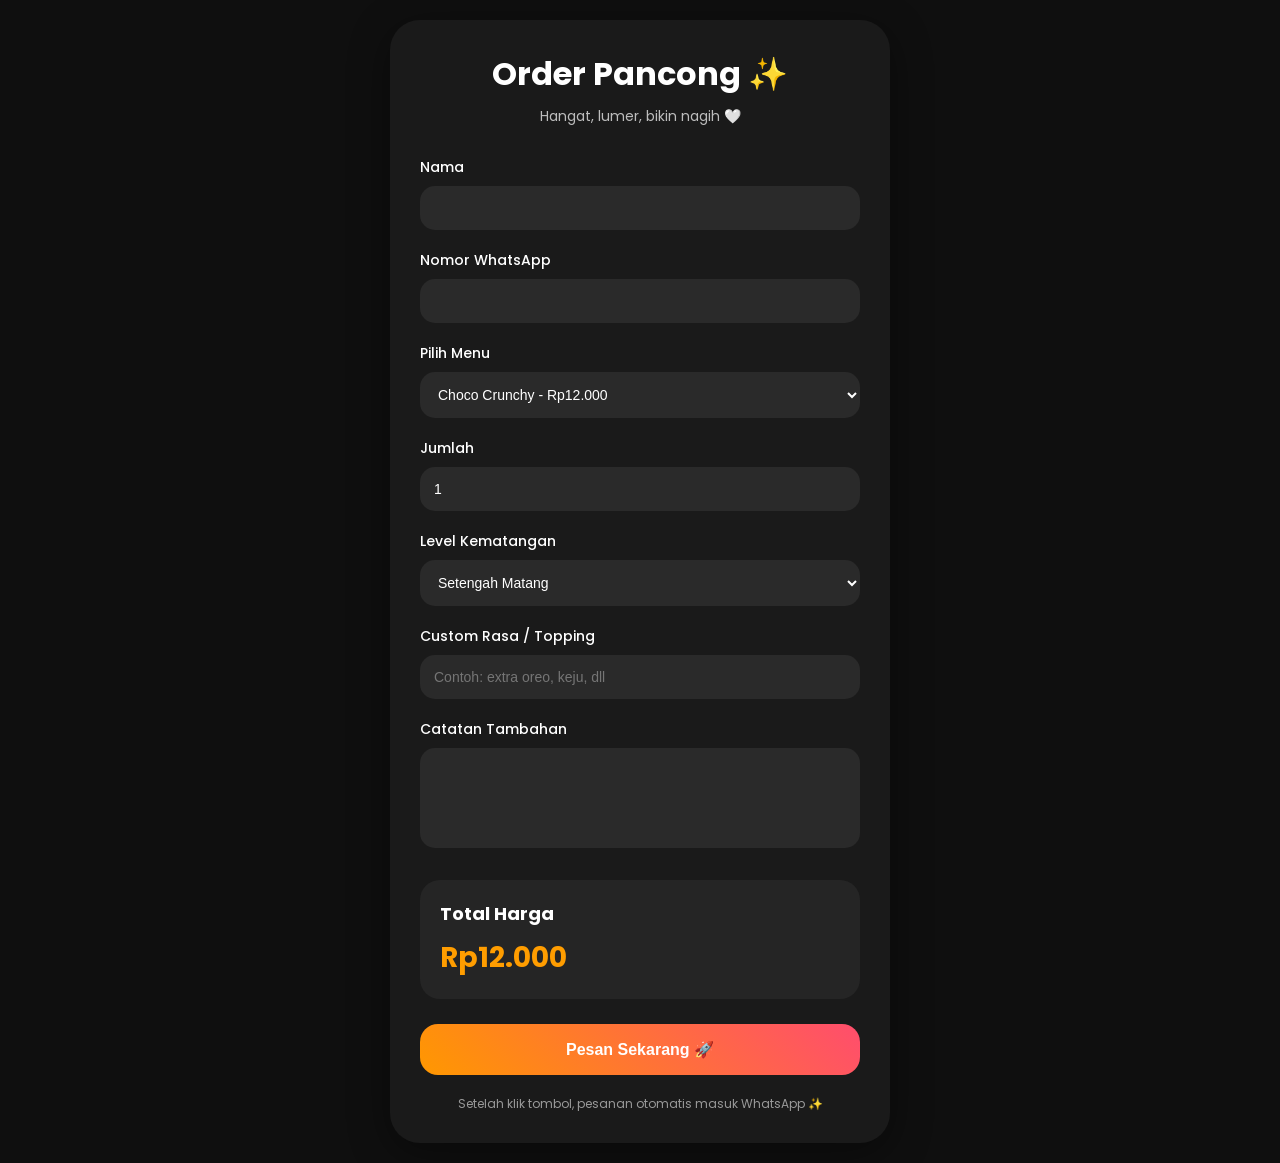
==== order.html @ f893f7ac "Update Responsive Mobile" ====
<!DOCTYPE html>
<html lang="id">
<head>
  <meta charset="UTF-8">
  <meta name="viewport" content="width=device-width, initial-scale=1.0">
  <title>Order Pancong Nusantara</title>
  <link rel="icon" type="image/x-icon" href="foto/logogram png.png">
  <link href="https://fonts.googleapis.com/css2?family=Poppins:wght@300;400;500;600;700&display=swap" rel="stylesheet">

  <style>

    *{
      margin:0;
      padding:0;
      box-sizing:border-box;
    }

    body{
      font-family:'Poppins',sans-serif;
      background:#0f0f0f;
      color:white;
      min-height:100vh;
      display:flex;
      justify-content:center;
      align-items:center;
      padding:20px;
    }

    .container{
      width:100%;
      max-width:500px;
      background:#1a1a1a;
      padding:30px;
      border-radius:30px;
      box-shadow:0 10px 40px rgba(0,0,0,0.4);
    }

    .title{
      text-align:center;
      margin-bottom:30px;
    }

    .title h1{
      font-size:32px;
      margin-bottom:8px;
    }

    .title p{
      color:#bdbdbd;
      font-size:14px;
    }

    .form-group{
      margin-bottom:20px;
    }

    label{
      display:block;
      margin-bottom:8px;
      font-size:14px;
      font-weight:500;
    }

    input,
    select,
    textarea{
      width:100%;
      padding:14px;
      border:none;
      border-radius:15px;
      background:#2a2a2a;
      color:white;
      font-size:14px;
      outline:none;
    }

    textarea{
      resize:none;
      height:100px;
    }

    .price-box{
      margin-top:25px;
      background:#252525;
      padding:20px;
      border-radius:20px;
    }

    .price-box h3{
      margin-bottom:10px;
      font-size:18px;
    }

    .total{
      font-size:28px;
      font-weight:700;
      color:#ff9d00;
    }

    button{
      width:100%;
      margin-top:25px;
      padding:16px;
      border:none;
      border-radius:18px;
      background:linear-gradient(45deg,#ff9800,#ff4d6d);
      color:white;
      font-size:16px;
      font-weight:600;
      cursor:pointer;
      transition:0.3s;
    }

    button:hover{
      transform:scale(1.02);
    }

    .note{
      margin-top:20px;
      text-align:center;
      font-size:12px;
      color:#999;
    }

    @media(max-width:480px){

      .container{
        padding:22px;
      }

      .title h1{
        font-size:26px;
      }

      .total{
        font-size:24px;
      }

    }

  </style>
</head>

<body>

  <div class="container">

    <div class="title">
      <h1>Order Pancong ✨</h1>
      <p>Hangat, lumer, bikin nagih 🤍</p>
    </div>

    <form id="orderForm">

      <div class="form-group">
        <label>Nama</label>
        <input type="text" id="nama" required>
      </div>

      <div class="form-group">
        <label>Nomor WhatsApp</label>
        <input type="text" id="nomor" required>
      </div>

      <div class="form-group">
        <label>Pilih Menu</label>
        <select id="menu">

            <optgroup label="🔥 Best Seller">
                <option value="12000">Choco Crunchy - Rp12.000</option>
                <option value="12000">Tiramisu Crunchy - Rp12.000</option>
            </optgroup>

            <optgroup label="🍵 Signature">
                <option value="10000">Matcha - Rp10.000</option>
                <option value="11000">Red Velvet - Rp11.000</option>
                <option value="11000">Vanilla Milk - Rp11.000</option>
            </optgroup>

            <optgroup label="🧀 Premium Topping">
                <option value="13000">Coklat Keju Lumer - Rp13.000</option>
                <option value="13000">Oreo Keju - Rp13.000</option>
                <option value="14000">Lotus Biscoff - Rp14.000</option>
            </optgroup>

        </select>
      </div>

      <div class="form-group">
        <label>Jumlah</label>
        <input type="number" id="jumlah" value="1" min="1">
      </div>

      <div class="form-group">
        <label>Level Kematangan</label>
        <select id="kematangan">
          <option>Setengah Matang</option>
          <option>Medium</option>
          <option>Matang</option>
          <option>Extra Crispy</option>
        </select>
      </div>

      <div class="form-group">
        <label>Custom Rasa / Topping</label>
        <input type="text" id="custom" placeholder="Contoh: extra oreo, keju, dll">
      </div>

      <div class="form-group">
        <label>Catatan Tambahan</label>
        <textarea id="catatan"></textarea>
      </div>

      <div class="price-box">
        <h3>Total Harga</h3>
        <div class="total" id="totalHarga">Rp11.000</div>
      </div>

      <button type="submit">
        Pesan Sekarang 🚀
      </button>

    </form>

    <div class="note">
      Setelah klik tombol, pesanan otomatis masuk WhatsApp ✨
    </div>

  </div>

<script>
const menu = document.getElementById("menu");
const jumlah = document.getElementById("jumlah");
const totalHarga = document.getElementById("totalHarga");

function updateHarga(){
  const harga = parseInt(menu.value);
  const qty = parseInt(jumlah.value);
  const total = harga * qty;

  totalHarga.innerText = "Rp" + total.toLocaleString("id-ID");
}

menu.addEventListener("change", updateHarga);
jumlah.addEventListener("input", updateHarga);

updateHarga();


// =========================
// SUBMIT FORM
// =========================

document.getElementById("orderForm")
.addEventListener("submit", async function(e){

  e.preventDefault();

  const nama = document.getElementById("nama").value;
  let nomor = document.getElementById("nomor").value;

  // 🔥 otomatis ubah ke format 62
  nomor = nomor.replace(/^0/, "62");

  const selectedMenu = menu.options[menu.selectedIndex].text;
  const qty = jumlah.value;
  const kematangan = document.getElementById("kematangan").value;
  const custom = document.getElementById("custom").value;
  const catatan = document.getElementById("catatan").value;
  const total = totalHarga.innerText;

  // =========================
  // FORMAT PESAN WA
  // =========================

  const pesan = `Halo Pancong Nusantara ✨

Saya ingin pesan:

Nama: ${nama}
Nomor: ${nomor}

Menu: ${selectedMenu}
Jumlah: ${qty}

Level Kematangan:
${kematangan}

Custom:
${custom}

Catatan:
${catatan}

Total:
${total}`;

  // =========================
  // KIRIM KE SPREADSHEET
  // =========================

  try {

    const response = await fetch(
      "https://script.google.com/macros/s/AKfycbywX_UBXXwSK71bBujUGsR3SSeLT9njk-QkgbZiZfgzXDFruaOtlSvBA_fAdp6Y0iTXoQ/exec",
      {
        method: "POST",
        headers: {
          "Content-Type": "application/json"
        },
        body: JSON.stringify({
          nama: nama,
          nomor: nomor,
          menu: selectedMenu,
          jumlah: qty,
          kematangan: kematangan,
          custom: custom,
          catatan: catatan,
          total: total
        })
      }
    );

    const result = await response.text();
    console.log("Spreadsheet:", result);

  } catch (error) {
    console.log("ERROR Spreadsheet:", error);
  }

  // =========================
  // BUKA WHATSAPP
  // =========================

  window.open(
    `https://wa.me/6288991473289?text=${encodeURIComponent(pesan)}`,
    "_blank"
  );

});
</script>
</body>
</html>
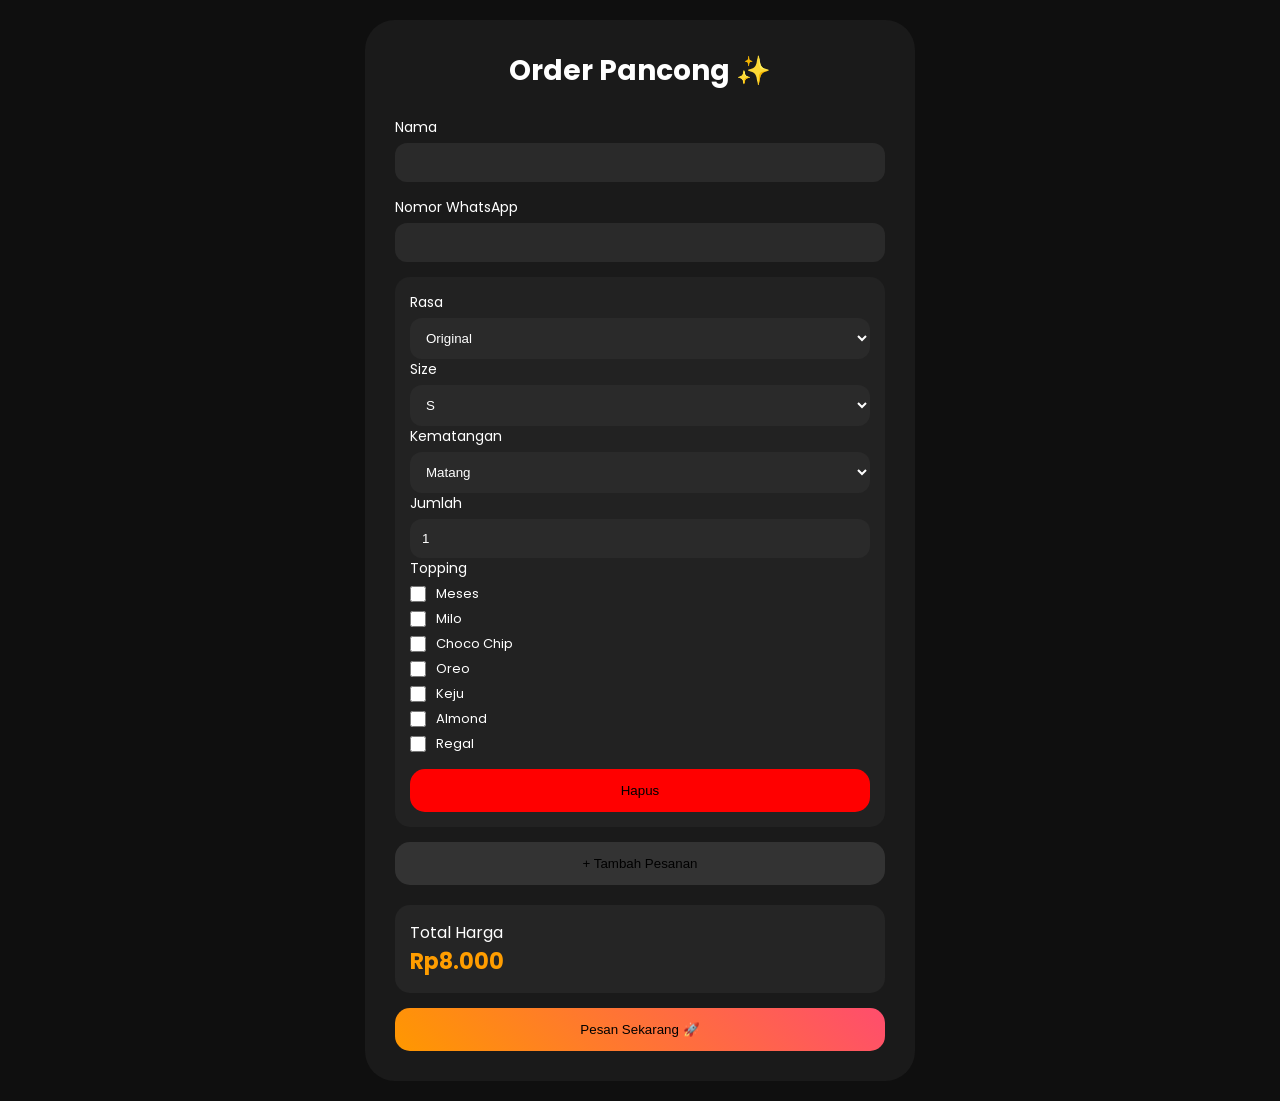
==== commit a38a48a7: "Update baru" ====
--- a/order.html
+++ b/order.html
@@ -1,336 +1,327 @@
 <!DOCTYPE html>
 <html lang="id">
 <head>
-  <meta charset="UTF-8">
-  <meta name="viewport" content="width=device-width, initial-scale=1.0">
-  <title>Order Pancong Nusantara</title>
-  <link rel="icon" type="image/x-icon" href="foto/logogram png.png">
-  <link href="https://fonts.googleapis.com/css2?family=Poppins:wght@300;400;500;600;700&display=swap" rel="stylesheet">
-
-  <style>
-
-    *{
-      margin:0;
-      padding:0;
-      box-sizing:border-box;
-    }
-
-    body{
-      font-family:'Poppins',sans-serif;
-      background:#0f0f0f;
-      color:white;
-      min-height:100vh;
-      display:flex;
-      justify-content:center;
-      align-items:center;
-      padding:20px;
-    }
-
-    .container{
-      width:100%;
-      max-width:500px;
-      background:#1a1a1a;
-      padding:30px;
-      border-radius:30px;
-      box-shadow:0 10px 40px rgba(0,0,0,0.4);
-    }
-
-    .title{
-      text-align:center;
-      margin-bottom:30px;
-    }
-
-    .title h1{
-      font-size:32px;
-      margin-bottom:8px;
-    }
-
-    .title p{
-      color:#bdbdbd;
-      font-size:14px;
-    }
-
-    .form-group{
-      margin-bottom:20px;
-    }
-
-    label{
-      display:block;
-      margin-bottom:8px;
-      font-size:14px;
-      font-weight:500;
-    }
-
-    input,
-    select,
-    textarea{
-      width:100%;
-      padding:14px;
-      border:none;
-      border-radius:15px;
-      background:#2a2a2a;
-      color:white;
-      font-size:14px;
-      outline:none;
-    }
-
-    textarea{
-      resize:none;
-      height:100px;
-    }
-
-    .price-box{
-      margin-top:25px;
-      background:#252525;
-      padding:20px;
-      border-radius:20px;
-    }
-
-    .price-box h3{
-      margin-bottom:10px;
-      font-size:18px;
-    }
-
-    .total{
-      font-size:28px;
-      font-weight:700;
-      color:#ff9d00;
-    }
-
-    button{
-      width:100%;
-      margin-top:25px;
-      padding:16px;
-      border:none;
-      border-radius:18px;
-      background:linear-gradient(45deg,#ff9800,#ff4d6d);
-      color:white;
-      font-size:16px;
-      font-weight:600;
-      cursor:pointer;
-      transition:0.3s;
-    }
-
-    button:hover{
-      transform:scale(1.02);
-    }
-
-    .note{
-      margin-top:20px;
-      text-align:center;
-      font-size:12px;
-      color:#999;
-    }
-
-    @media(max-width:480px){
-
-      .container{
-        padding:22px;
-      }
-
-      .title h1{
-        font-size:26px;
-      }
-
-      .total{
-        font-size:24px;
-      }
-
-    }
-
-  </style>
+<meta charset="UTF-8">
+<meta name="viewport" content="width=device-width, initial-scale=1.0">
+<title>Order Pancong Nusantara</title>
+
+<link href="https://fonts.googleapis.com/css2?family=Poppins:wght@300;400;500;600;700&display=swap" rel="stylesheet">
+
+<style>
+*{margin:0;padding:0;box-sizing:border-box;}
+
+body{
+  font-family:'Poppins',sans-serif;
+  background:#0f0f0f;
+  color:white;
+  display:flex;
+  justify-content:center;
+  align-items:center;
+  padding:20px;
+}
+
+.container{
+  width:100%;
+  max-width:550px;
+  background:#1a1a1a;
+  padding:30px;
+  border-radius:30px;
+}
+
+.title{
+  text-align:center;
+  margin-bottom:25px;
+}
+
+.title h1{
+  font-size:28px;
+}
+
+.form-group{
+  margin-bottom:15px;
+}
+
+label{
+  font-size:14px;
+  display:block;
+  margin-bottom:5px;
+}
+
+input, select{
+  width:100%;
+  padding:12px;
+  border-radius:12px;
+  border:none;
+  background:#2a2a2a;
+  color:white;
+}
+
+.order-item{
+  background:#222;
+  padding:15px;
+  border-radius:15px;
+  margin-top:15px;
+}
+
+.topping label{
+  display: flex;
+  align-items: center;
+  gap: 10px;
+  font-size: 13px;
+  margin-bottom: 5px;
+}
+
+.topping input[type="checkbox"]{
+  width: 16px;
+  height: 16px;
+  cursor: pointer;
+}
+
+button{
+  width:100%;
+  padding:14px;
+  border:none;
+  border-radius:15px;
+  margin-top:15px;
+  cursor:pointer;
+}
+
+.add-btn{background:#333;}
+.submit-btn{background:linear-gradient(45deg,#ff9800,#ff4d6d);}
+.delete-btn{background:red;margin-top:10px;}
+
+.price-box{
+  margin-top:20px;
+  padding:15px;
+  background:#252525;
+  border-radius:15px;
+}
+
+.total{
+  font-size:22px;
+  font-weight:bold;
+  color:#ff9d00;
+}
+</style>
 </head>
 
 <body>
 
-  <div class="container">
-
-    <div class="title">
-      <h1>Order Pancong ✨</h1>
-      <p>Hangat, lumer, bikin nagih 🤍</p>
+<div class="container">
+
+<div class="title">
+  <h1>Order Pancong ✨</h1>
+</div>
+
+<form id="orderForm">
+
+<div class="form-group">
+  <label>Nama</label>
+  <input type="text" id="nama" required>
+</div>
+
+<div class="form-group">
+  <label>Nomor WhatsApp</label>
+  <input type="text" id="nomor" required>
+</div>
+
+<div id="orderItems"></div>
+
+<button type="button" class="add-btn" onclick="tambahItem()">+ Tambah Pesanan</button>
+
+<div class="price-box">
+  <div>Total Harga</div>
+  <div class="total" id="totalHarga">Rp0</div>
+</div>
+
+<button type="submit" class="submit-btn">Pesan Sekarang 🚀</button>
+
+</form>
+
+</div>
+
+<script>
+
+// =====================
+// DATA HARGA RASA
+// =====================
+const hargaMenu = {
+  original: {S:8000, M:14000, L:16000},
+  taro: {S:10000, M:17000, L:20000},
+  cappucino: {S:10000, M:17000, L:20000},
+  greentea: {S:10000, M:17000, L:20000},
+  redvelvet: {S:10000, M:17000, L:20000},
+  darkchoco: {S:11000, M:18000, L:22000},
+  tiramisu: {S:11000, M:18000, L:22000},
+  choco: {S:11000, M:18000, L:22000}
+};
+
+// =====================
+// DATA HARGA TOPPING
+// =====================
+const hargaTopping = {
+  meses: {S:2000, M:3000, L:4000},
+  milo: {S:2000, M:3000, L:4000},
+  chocochip: {S:2000, M:3000, L:4000},
+  oreo: {S:2000, M:4000, L:4000},
+  keju: {S:3000, M:4000, L:6000},
+  almond: {S:3000, M:4000, L:6000},
+  regal: {S:3000, M:4000, L:6000}
+};
+
+// =====================
+// TAMBAH ITEM
+// =====================
+function tambahItem(){
+
+  const container = document.getElementById("orderItems");
+
+  const item = document.createElement("div");
+  item.classList.add("order-item");
+
+  item.innerHTML = `
+    <label>Rasa</label>
+    <select class="rasa">
+      <option value="original">Original</option>
+      <option value="taro">Taro</option>
+      <option value="cappucino">Cappucino</option>
+      <option value="greentea">Green Tea</option>
+      <option value="redvelvet">Red Velvet</option>
+      <option value="darkchoco">Dark Choco</option>
+      <option value="tiramisu">Tiramisu Crunchy</option>
+      <option value="choco">Choco Crunchy</option>
+    </select>
+
+    <label>Size</label>
+    <select class="size">
+      <option value="S">S</option>
+      <option value="M">M</option>
+      <option value="L">L</option>
+    </select>
+
+    <label>Kematangan</label>
+    <select class="kematangan">
+      <option value="Matang">Matang</option>
+      <option value="Lumer">Lumer</option>
+    </select>
+
+    <label>Jumlah</label>
+    <input type="number" class="jumlah" value="1" min="1">
+
+    <label>Topping</label>
+    <div class="topping">
+      <label><input type="checkbox" value="meses"> Meses</label>
+      <label><input type="checkbox" value="milo"> Milo</label>
+      <label><input type="checkbox" value="chocochip"> Choco Chip</label>
+      <label><input type="checkbox" value="oreo"> Oreo</label>
+      <label><input type="checkbox" value="keju"> Keju</label>
+      <label><input type="checkbox" value="almond"> Almond</label>
+      <label><input type="checkbox" value="regal"> Regal</label>
     </div>
 
-    <form id="orderForm">
-
-      <div class="form-group">
-        <label>Nama</label>
-        <input type="text" id="nama" required>
-      </div>
-
-      <div class="form-group">
-        <label>Nomor WhatsApp</label>
-        <input type="text" id="nomor" required>
-      </div>
-
-      <div class="form-group">
-        <label>Pilih Menu</label>
-        <select id="menu">
-
-            <optgroup label="🔥 Best Seller">
-                <option value="12000">Choco Crunchy - Rp12.000</option>
-                <option value="12000">Tiramisu Crunchy - Rp12.000</option>
-            </optgroup>
-
-            <optgroup label="🍵 Signature">
-                <option value="10000">Matcha - Rp10.000</option>
-                <option value="11000">Red Velvet - Rp11.000</option>
-                <option value="11000">Vanilla Milk - Rp11.000</option>
-            </optgroup>
-
-            <optgroup label="🧀 Premium Topping">
-                <option value="13000">Coklat Keju Lumer - Rp13.000</option>
-                <option value="13000">Oreo Keju - Rp13.000</option>
-                <option value="14000">Lotus Biscoff - Rp14.000</option>
-            </optgroup>
-
-        </select>
-      </div>
-
-      <div class="form-group">
-        <label>Jumlah</label>
-        <input type="number" id="jumlah" value="1" min="1">
-      </div>
-
-      <div class="form-group">
-        <label>Level Kematangan</label>
-        <select id="kematangan">
-          <option>Setengah Matang</option>
-          <option>Medium</option>
-          <option>Matang</option>
-          <option>Extra Crispy</option>
-        </select>
-      </div>
-
-      <div class="form-group">
-        <label>Custom Rasa / Topping</label>
-        <input type="text" id="custom" placeholder="Contoh: extra oreo, keju, dll">
-      </div>
-
-      <div class="form-group">
-        <label>Catatan Tambahan</label>
-        <textarea id="catatan"></textarea>
-      </div>
-
-      <div class="price-box">
-        <h3>Total Harga</h3>
-        <div class="total" id="totalHarga">Rp11.000</div>
-      </div>
-
-      <button type="submit">
-        Pesan Sekarang 🚀
-      </button>
-
-    </form>
-
-    <div class="note">
-      Setelah klik tombol, pesanan otomatis masuk WhatsApp ✨
-    </div>
-
-  </div>
-
-<script>
-const menu = document.getElementById("menu");
-const jumlah = document.getElementById("jumlah");
-const totalHarga = document.getElementById("totalHarga");
-
+    <button type="button" class="delete-btn" onclick="hapusItem(this)">Hapus</button>
+  `;
+
+  container.appendChild(item);
+
+  attachEvents(item);
+  updateHarga();
+}
+
+// =====================
+// HAPUS ITEM
+// =====================
+function hapusItem(btn){
+  btn.parentElement.remove();
+  updateHarga();
+}
+
+// =====================
+// EVENT
+// =====================
+function attachEvents(item){
+  item.querySelectorAll("select, input").forEach(el=>{
+    el.addEventListener("change", updateHarga);
+    el.addEventListener("input", updateHarga);
+  });
+}
+
+// =====================
+// HITUNG TOTAL
+// =====================
 function updateHarga(){
-  const harga = parseInt(menu.value);
-  const qty = parseInt(jumlah.value);
-  const total = harga * qty;
-
-  totalHarga.innerText = "Rp" + total.toLocaleString("id-ID");
-}
-
-menu.addEventListener("change", updateHarga);
-jumlah.addEventListener("input", updateHarga);
-
-updateHarga();
-
-
-// =========================
-// SUBMIT FORM
-// =========================
-
+
+  let totalSemua = 0;
+
+  document.querySelectorAll(".order-item").forEach(item => {
+
+    const rasa = item.querySelector(".rasa").value;
+    const size = item.querySelector(".size").value;
+    const jumlah = parseInt(item.querySelector(".jumlah").value);
+
+    let harga = hargaMenu[rasa][size];
+
+    let toppingTotal = 0;
+
+    item.querySelectorAll('input[type="checkbox"]:checked')
+    .forEach(t => {
+      toppingTotal += hargaTopping[t.value][size];
+    });
+
+    totalSemua += (harga + toppingTotal) * jumlah;
+
+  });
+
+  document.getElementById("totalHarga").innerText =
+    "Rp" + totalSemua.toLocaleString("id-ID");
+}
+
+// =====================
+// SUBMIT WA
+// =====================
 document.getElementById("orderForm")
-.addEventListener("submit", async function(e){
+.addEventListener("submit", function(e){
 
   e.preventDefault();
 
   const nama = document.getElementById("nama").value;
-  let nomor = document.getElementById("nomor").value;
-
-  // 🔥 otomatis ubah ke format 62
-  nomor = nomor.replace(/^0/, "62");
-
-  const selectedMenu = menu.options[menu.selectedIndex].text;
-  const qty = jumlah.value;
-  const kematangan = document.getElementById("kematangan").value;
-  const custom = document.getElementById("custom").value;
-  const catatan = document.getElementById("catatan").value;
-  const total = totalHarga.innerText;
-
-  // =========================
-  // FORMAT PESAN WA
-  // =========================
+  let nomor = document.getElementById("nomor").value.replace(/^0/, "62");
+
+  let detailPesanan = "";
+
+  document.querySelectorAll(".order-item").forEach((item, i)=>{
+
+    const rasa = item.querySelector(".rasa").selectedOptions[0].text;
+    const size = item.querySelector(".size").value;
+    const kematangan = item.querySelector(".kematangan").value;
+    const jumlah = item.querySelector(".jumlah").value;
+
+    let topping = [];
+    item.querySelectorAll('input[type="checkbox"]:checked')
+      .forEach(t => topping.push(t.parentElement.innerText));
+
+    detailPesanan += `
+Item ${i+1}:
+- ${rasa}
+- Size: ${size}
+- Kematangan: ${kematangan}
+- Qty: ${jumlah}
+- Topping: ${topping.join(", ") || "-"}
+`;
+  });
+
+  const total = document.getElementById("totalHarga").innerText;
 
   const pesan = `Halo Pancong Nusantara ✨
-
-Saya ingin pesan:
 
 Nama: ${nama}
 Nomor: ${nomor}
 
-Menu: ${selectedMenu}
-Jumlah: ${qty}
-
-Level Kematangan:
-${kematangan}
-
-Custom:
-${custom}
-
-Catatan:
-${catatan}
+Pesanan:
+${detailPesanan}
 
 Total:
 ${total}`;
-
-  // =========================
-  // KIRIM KE SPREADSHEET
-  // =========================
-
-  try {
-
-    const response = await fetch(
-      "https://script.google.com/macros/s/AKfycbywX_UBXXwSK71bBujUGsR3SSeLT9njk-QkgbZiZfgzXDFruaOtlSvBA_fAdp6Y0iTXoQ/exec",
-      {
-        method: "POST",
-        headers: {
-          "Content-Type": "application/json"
-        },
-        body: JSON.stringify({
-          nama: nama,
-          nomor: nomor,
-          menu: selectedMenu,
-          jumlah: qty,
-          kematangan: kematangan,
-          custom: custom,
-          catatan: catatan,
-          total: total
-        })
-      }
-    );
-
-    const result = await response.text();
-    console.log("Spreadsheet:", result);
-
-  } catch (error) {
-    console.log("ERROR Spreadsheet:", error);
-  }
-
-  // =========================
-  // BUKA WHATSAPP
-  // =========================
 
   window.open(
     `https://wa.me/6288991473289?text=${encodeURIComponent(pesan)}`,
@@ -338,6 +329,11 @@
   );
 
 });
+
+// AUTO LOAD
+tambahItem();
+
 </script>
+
 </body>
 </html>
